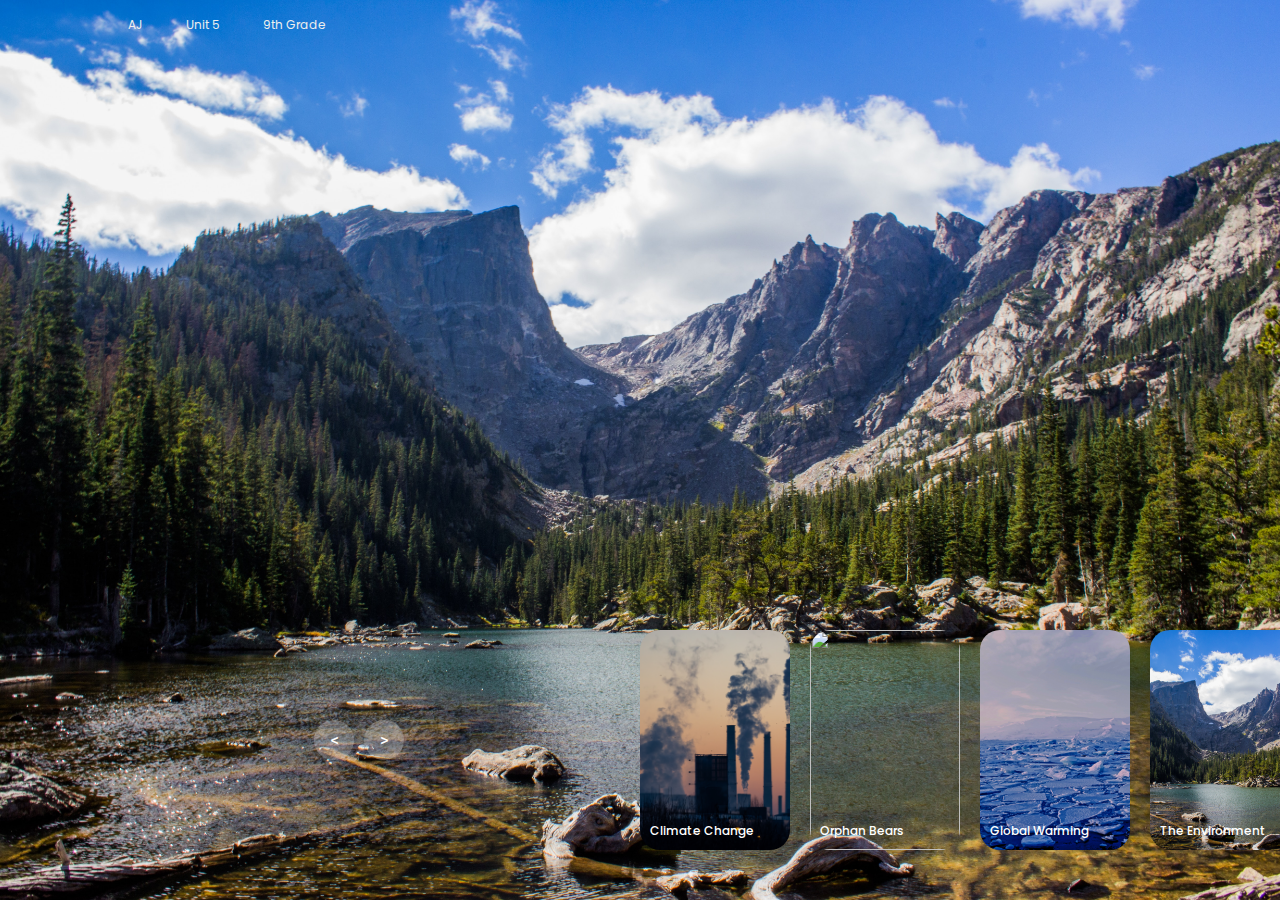
==== index.html @ 28c8ee24 "first commit" ====
<!DOCTYPE html>
<html lang="en">
<head>
    <meta charset="UTF-8">
    <meta name="viewport" content="width=device-width, initial-scale=1.0">
    <title>Our Environment</title>
    <link rel="stylesheet" href="style.css">
</head>
<body>
    <header>
        <nav>
            <a href="">AJ</a>
            <a href="">Unit 5</a>
            <a href="">9th Grade</a>
        </nav>
    </header>

    <!-- carousel -->
    <div class="carousel">
        <!-- list item -->
        <div class="list">
            <div class="item">
                <img src="image/rob-morton-fecsiuPSJsc-unsplash.jpg">
                <div class="content">
                    <div class="author">Honza Nguyen & Adam Cibulka</div>
                    <div class="title">OUR </div>
                    <div class="topic">ENVIRONMENT</div>
                    <div class="des">
                        <!-- lorem 50 -->
                        Our environment is everything around us - the air we breathe, the water we drink, the land we live on. It's like a big puzzle where everything fits together. But sometimes, things we do, like polluting or cutting down trees, can mess up this puzzle. We need to take care of our environment by using less energy, recycling, and being kind to nature, so it stays healthy for all living things.
                    </div>
                    <div class="buttons">
                        <button><a href="quiz.html" target="_blank">Take a quiz</a></button>
                    </div>
                </div>
            </div>
            <div class="item">
                <img src="image/ella-ivanescu-JbfhNrpQ_dw-unsplash.jpg">
                <div class="content">
                    <div class="author">Honza Nguyen & Adam Cibulka</div>
                    <div class="title">CLIMATE</div>
                    <div class="topic">CHANGE</div>
                    <div class="des">
                        Climate change is a issue caused by the release of greenhouse gases like CO2 (carbon dioxide), trapping the sun's heat and warming the Earth. However the biggest cause is deforestation. Every year, over 200 000 km² of forests are destroyed. Deforestation produces 25% of CO2 emissions. If we want to save the planet, we must save the forests!
                    </div>
                    <div class="buttons">
                        <button><a href="quiz.html" target="_blank">Take a quiz</a></button>
                    </div>
                </div>
            </div>
            <div class="item">
                <img src="image/vincent-maret-cPkSOomTU7U-unsplash.jpg">
                <div class="content">
                    <div class="author">Honza Nguyen & Adam Cibulka</div>
                    <div class="title">ORPHAN</div>
                    <div class="topic">BEARS</div>
                    <div class="des">
                       Yuri, a young brown bear, faced a tragic start as his mother was killed by hunters. Sadly, 3,000-4,000 bears suffer a similar fate each year. With only 110,000 brown bears left in Russia. Yuri was lucky to be rescued by a hunter and brought to The Russian Orphanage, 350 km from Moscow, run by Professor Valentin Pazhetnov. The orphanage nurtures cubs like Yuri, providing care and education. When ready, they're released into a protected nature.
                    </div>
                    <div class="buttons">
                        <button><a href="quiz.html" target="_blank">Take a quiz</a></button>
                    </div>
                </div>
            </div>
            <div class="item">
                <img src="image/roxanne-desgagnes-qbtyUQtqJ8k-unsplash.jpg">
                <div class="content">
                    <div class="author">Honza Nguyen & Adam Cibulka</div>
                    <div class="title">GLOBAL</div>
                    <div class="topic">WARMING</div>
                    <div class="des">
                        Probably the biggest threat to the environment. Burning fossil fuels, such as coal, oil and gas, releases carbon dioxide into the atmosphere. The sun's heat is trapped by these gases and gradually the world is getting warmer. We call these The Greenhouse effect, because it is fimiliar to a how a greenhouse works by trapping the heat from the sun.
                    </div>
                    <div class="buttons">
                        <button><a href="quiz.html" target="_blank">Take a quiz</a></button>
                    </div>
                </div>
            </div>
        </div>
        <!-- list thumnail -->
        <div class="thumbnail">
            <div class="item">
                <img src="image/rob-morton-fecsiuPSJsc-unsplash.jpg">
                <div class="content">
                    <div class="title">
                        The Environment
                    </div>
                </div>
            </div>
            <div class="item">
                <img src="image/ella-ivanescu-JbfhNrpQ_dw-unsplash.jpg">
                <div class="content">
                    <div class="title">
                        Climate Change
                    </div>
                </div>
            </div>
            <div class="item">
                <img src="image/vincent-maret-cPkSOomTU7U-unsplash.jpg">
                <div class="content">
                    <div class="title">
                        Orphan Bears
                    </div>
                </div>
            </div>
            <div class="item">
                <img src="image/roxanne-desgagnes-qbtyUQtqJ8k-unsplash.jpg">
                <div class="content">
                    <div class="title">
                        Global Warming
                    </div>
                </div>
            </div>
        </div>
        <!-- next prev -->

        <div class="arrows">
            <button id="prev"><</button>
            <button id="next">></button>
        </div>
        <!-- time running -->
        <div class="time"></div>
    </div>

    <script src="script.js"></script>
</body>
</html>
---- style.css ----
@import url('https://fonts.googleapis.com/css2?family=Poppins:ital,wght@0,100;0,200;0,300;0,400;0,500;0,600;0,700;0,800;0,900;1,100;1,200;1,300;1,400;1,500;1,600;1,700;1,800;1,900&display=swap');
body{
    margin: 0;
    background-color: #000;
    color: #eee;
    font-family: Poppins;
    font-size: 12px;
}
a{
    text-decoration: none;
    color: black;
}
header{
    width: 1140px;
    max-width: 80%;
    margin: auto;
    height: 50px;
    display: flex;
    align-items: center;
    position: relative;
    z-index: 100;
}
header a{
    color: #eee;
    margin-right: 40px;
}
/* carousel */
.carousel{
    height: 100vh;
    margin-top: -50px;
    width: 100vw;
    overflow: hidden;
    position: relative;
}
.carousel .list .item{
    width: 100%;
    height: 100%;
    position: absolute;
    inset: 0 0 0 0;
}
.carousel .list .item img{
    width: 100%;
    height: 100%;
    object-fit: cover;
}
.carousel .list .item .content{
    position: absolute;
    top: 20%;
    width: 1140px;
    max-width: 80%;
    left: 50%;
    transform: translateX(-50%);
    padding-right: 30%;
    box-sizing: border-box;
    color: #fff;
    text-shadow: 0 5px 10px #0004;
}
.carousel .list .item .author{
    font-weight: bold;
    letter-spacing: 10px;
}
.carousel .list .item .title,
.carousel .list .item .topic{
    font-size: 5em;
    font-weight: bold;
    line-height: 1.3em;
}
.carousel .list .item .topic{
    color: #094b65;
}
.carousel .list .item .buttons{
    display: grid;
    grid-template-columns: repeat(2, 130px);
    grid-template-rows: 40px;
    gap: 5px;
    margin-top: 20px;
}
.carousel .list .item .buttons button{
    border: none;
    background-color: #eee;
    letter-spacing: 3px;
    font-family: Poppins;
    font-weight: 500;
}
.carousel .list .item .buttons button:nth-child(2){
    background-color: transparent;
    border: 1px solid #fff;
    color: #eee;
}
/* thumbail */
.thumbnail{
    position: absolute;
    bottom: 50px;
    left: 50%;
    width: max-content;
    z-index: 100;
    display: flex;
    gap: 20px;
}
.thumbnail .item{
    width: 150px;
    height: 220px;
    flex-shrink: 0;
    position: relative;
}
.thumbnail .item img{
    width: 100%;
    height: 100%;
    object-fit: cover;
    border-radius: 20px;
}
.thumbnail .item .content{
    color: #fff;
    position: absolute;
    bottom: 10px;
    left: 10px;
    right: 10px;
}
.thumbnail .item .content .title{
    font-weight: 500;
}
.thumbnail .item .content .description{
    font-weight: 300;
}
/* arrows */
.arrows{
    position: absolute;
    top: 80%;
    right: 52%;
    z-index: 100;
    width: 300px;
    max-width: 30%;
    display: flex;
    gap: 10px;
    align-items: center;
}
.arrows button{
    width: 40px;
    height: 40px;
    border-radius: 50%;
    background-color: #eee4;
    border: none;
    color: #fff;
    font-family: monospace;
    font-weight: bold;
    transition: .5s;
}
.arrows button:hover{
    background-color: #fff;
    color: #000;
}

/* animation */
.carousel .list .item:nth-child(1){
    z-index: 1;
}

/* animation text in first item */

.carousel .list .item:nth-child(1) .content .author,
.carousel .list .item:nth-child(1) .content .title,
.carousel .list .item:nth-child(1) .content .topic,
.carousel .list .item:nth-child(1) .content .des,
.carousel .list .item:nth-child(1) .content .buttons
{
    transform: translateY(50px);
    filter: blur(20px);
    opacity: 0;
    animation: showContent .5s 1s linear 1 forwards;
}
@keyframes showContent{
    to{
        transform: translateY(0px);
        filter: blur(0px);
        opacity: 1;
    }
}
.carousel .list .item:nth-child(1) .content .title{
    animation-delay: 1.2s!important;
}
.carousel .list .item:nth-child(1) .content .topic{
    animation-delay: 1.4s!important;
}
.carousel .list .item:nth-child(1) .content .des{
    animation-delay: 1.6s!important;
}
.carousel .list .item:nth-child(1) .content .buttons{
    animation-delay: 1.8s!important;
}
/* create animation when next click */
.carousel.next .list .item:nth-child(1) img{
    width: 150px;
    height: 220px;
    position: absolute;
    bottom: 50px;
    left: 50%;
    border-radius: 30px;
    animation: showImage .5s linear 1 forwards;
}
@keyframes showImage{
    to{
        bottom: 0;
        left: 0;
        width: 100%;
        height: 100%;
        border-radius: 0;
    }
}

.carousel.next .thumbnail .item:nth-last-child(1){
    overflow: hidden;
    animation: showThumbnail .5s linear 1 forwards;
}
.carousel.prev .list .item img{
    z-index: 100;
}
@keyframes showThumbnail{
    from{
        width: 0;
        opacity: 0;
    }
}
.carousel.next .thumbnail{
    animation: effectNext .5s linear 1 forwards;
}

@keyframes effectNext{
    from{
        transform: translateX(150px);
    }
}

/* running time */

.carousel .time{
    position: absolute;
    z-index: 1000;
    width: 0%;
    height: 3px;
    background-color: #f1683a;
    left: 0;
    top: 0;
}

.carousel.next .time,
.carousel.prev .time{
    animation: runningTime 3s linear 1 forwards;
}
@keyframes runningTime{
    from{ width: 100%}
    to{width: 0}
}


/* prev click */

.carousel.prev .list .item:nth-child(2){
    z-index: 2;
}

.carousel.prev .list .item:nth-child(2) img{
    animation: outFrame 0.5s linear 1 forwards;
    position: absolute;
    bottom: 0;
    left: 0;
}
@keyframes outFrame{
    to{
        width: 150px;
        height: 220px;
        bottom: 50px;
        left: 50%;
        border-radius: 20px;
    }
}

.carousel.prev .thumbnail .item:nth-child(1){
    overflow: hidden;
    opacity: 0;
    animation: showThumbnail .5s linear 1 forwards;
}
.carousel.next .arrows button,
.carousel.prev .arrows button{
    pointer-events: none;
}
.carousel.prev .list .item:nth-child(2) .content .author,
.carousel.prev .list .item:nth-child(2) .content .title,
.carousel.prev .list .item:nth-child(2) .content .topic,
.carousel.prev .list .item:nth-child(2) .content .des,
.carousel.prev .list .item:nth-child(2) .content .buttons
{
    animation: contentOut 1.5s linear 1 forwards!important;
}

@keyframes contentOut{
    to{
        transform: translateY(-150px);
        filter: blur(20px);
        opacity: 0;
    }
}
@media screen and (max-width: 678px) {
    .carousel .list .item .content{
        padding-right: 0;
    }
    .carousel .list .item .content .title{
        font-size: 30px;
    }
}
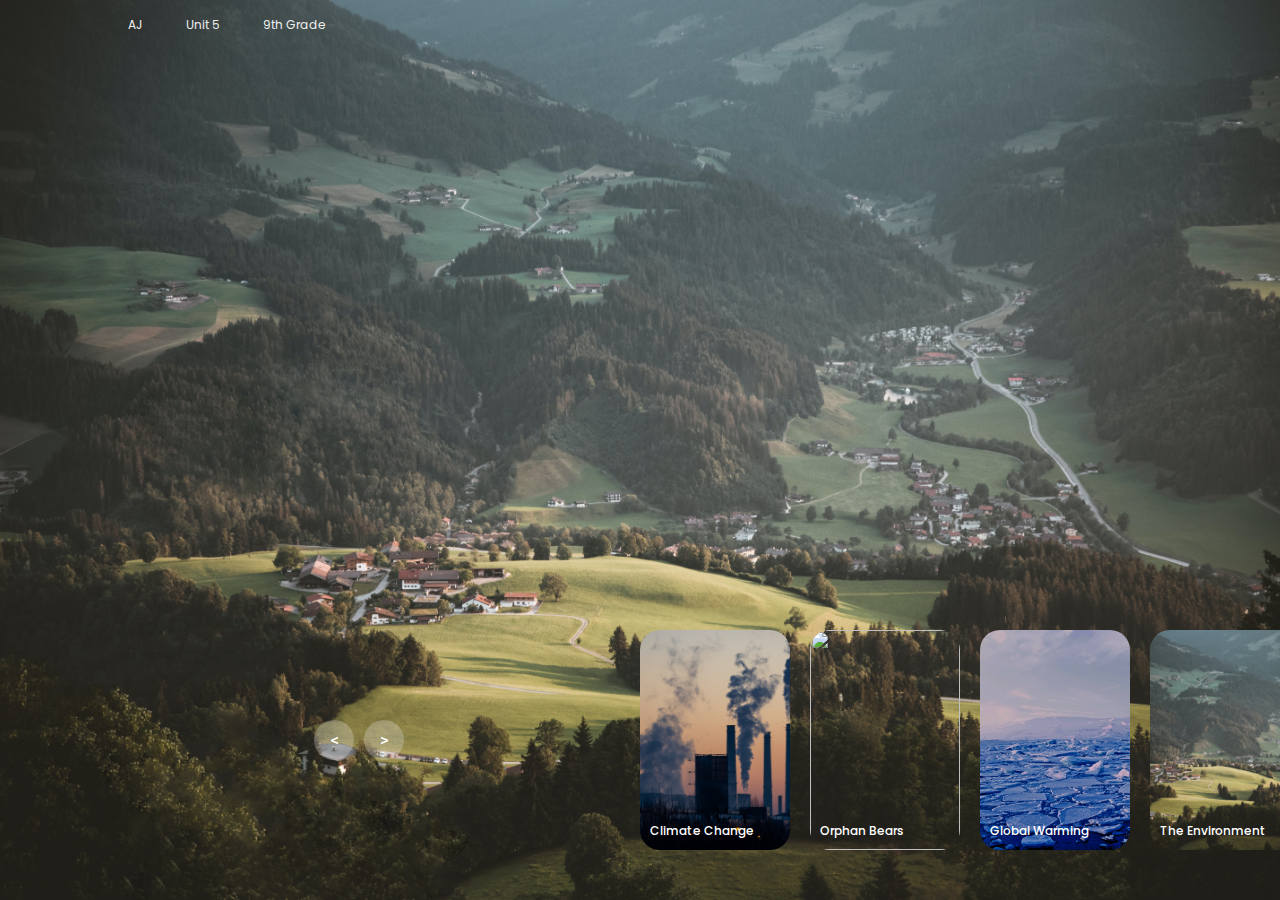
==== commit c9d8d3de: "fourth commit" ====
--- a/index.html
+++ b/index.html
@@ -20,7 +20,7 @@
         <!-- list item -->
         <div class="list">
             <div class="item">
-                <img src="image/rob-morton-fecsiuPSJsc-unsplash.jpg">
+                <img src="image/stephan-seeber-_FJZ--5OMuE-unsplash.jpg">
                 <div class="content">
                     <div class="author">Honza Nguyen & Adam Cibulka</div>
                     <div class="title">OUR </div>
@@ -41,7 +41,7 @@
                     <div class="title">CLIMATE</div>
                     <div class="topic">CHANGE</div>
                     <div class="des">
-                        Climate change is a issue caused by the release of greenhouse gases like CO2 (carbon dioxide), trapping the sun's heat and warming the Earth. However the biggest cause is deforestation. Every year, over 200 000 km² of forests are destroyed. Deforestation produces 25% of CO2 emissions. If we want to save the planet, we must save the forests!
+                        Climate change is a issue caused by the release of greenhouse gases like CO2 (carbon dioxide) they trap the sun's heat and warm the Earth. However the biggest cause is deforestation. Every year, over 200 000 km² of forests are destroyed. Deforestation produces 25% of CO2 emissions. If we want to save the planet, we must save the forests!
                     </div>
                     <div class="buttons">
                         <button><a href="quiz.html" target="_blank">Take a quiz</a></button>
@@ -55,7 +55,7 @@
                     <div class="title">ORPHAN</div>
                     <div class="topic">BEARS</div>
                     <div class="des">
-                       Yuri, a young brown bear, faced a tragic start as his mother was killed by hunters. Sadly, 3,000-4,000 bears suffer a similar fate each year. With only 110,000 brown bears left in Russia. Yuri was lucky to be rescued by a hunter and brought to The Russian Orphanage, 350 km from Moscow, run by Professor Valentin Pazhetnov. The orphanage nurtures cubs like Yuri, providing care and education. When ready, they're released into a protected nature.
+                       Yuri, a young brown bear, faced a tragic start as his mother was killed by hunters. 3,000-4,000 bears suffer a similar fate each year. Yuri was lucky to be rescued by a hunter and brought to The Russian Orphanage, run by Professor Valentin Pazhetnov. The orphanage nurtures (vychovává) cubs like Yuri, providing care and education. When ready, they're released into a protected nature.
                     </div>
                     <div class="buttons">
                         <button><a href="quiz.html" target="_blank">Take a quiz</a></button>
@@ -80,7 +80,7 @@
         <!-- list thumnail -->
         <div class="thumbnail">
             <div class="item">
-                <img src="image/rob-morton-fecsiuPSJsc-unsplash.jpg">
+                <img src="image/stephan-seeber-_FJZ--5OMuE-unsplash.jpg">
                 <div class="content">
                     <div class="title">
                         The Environment
